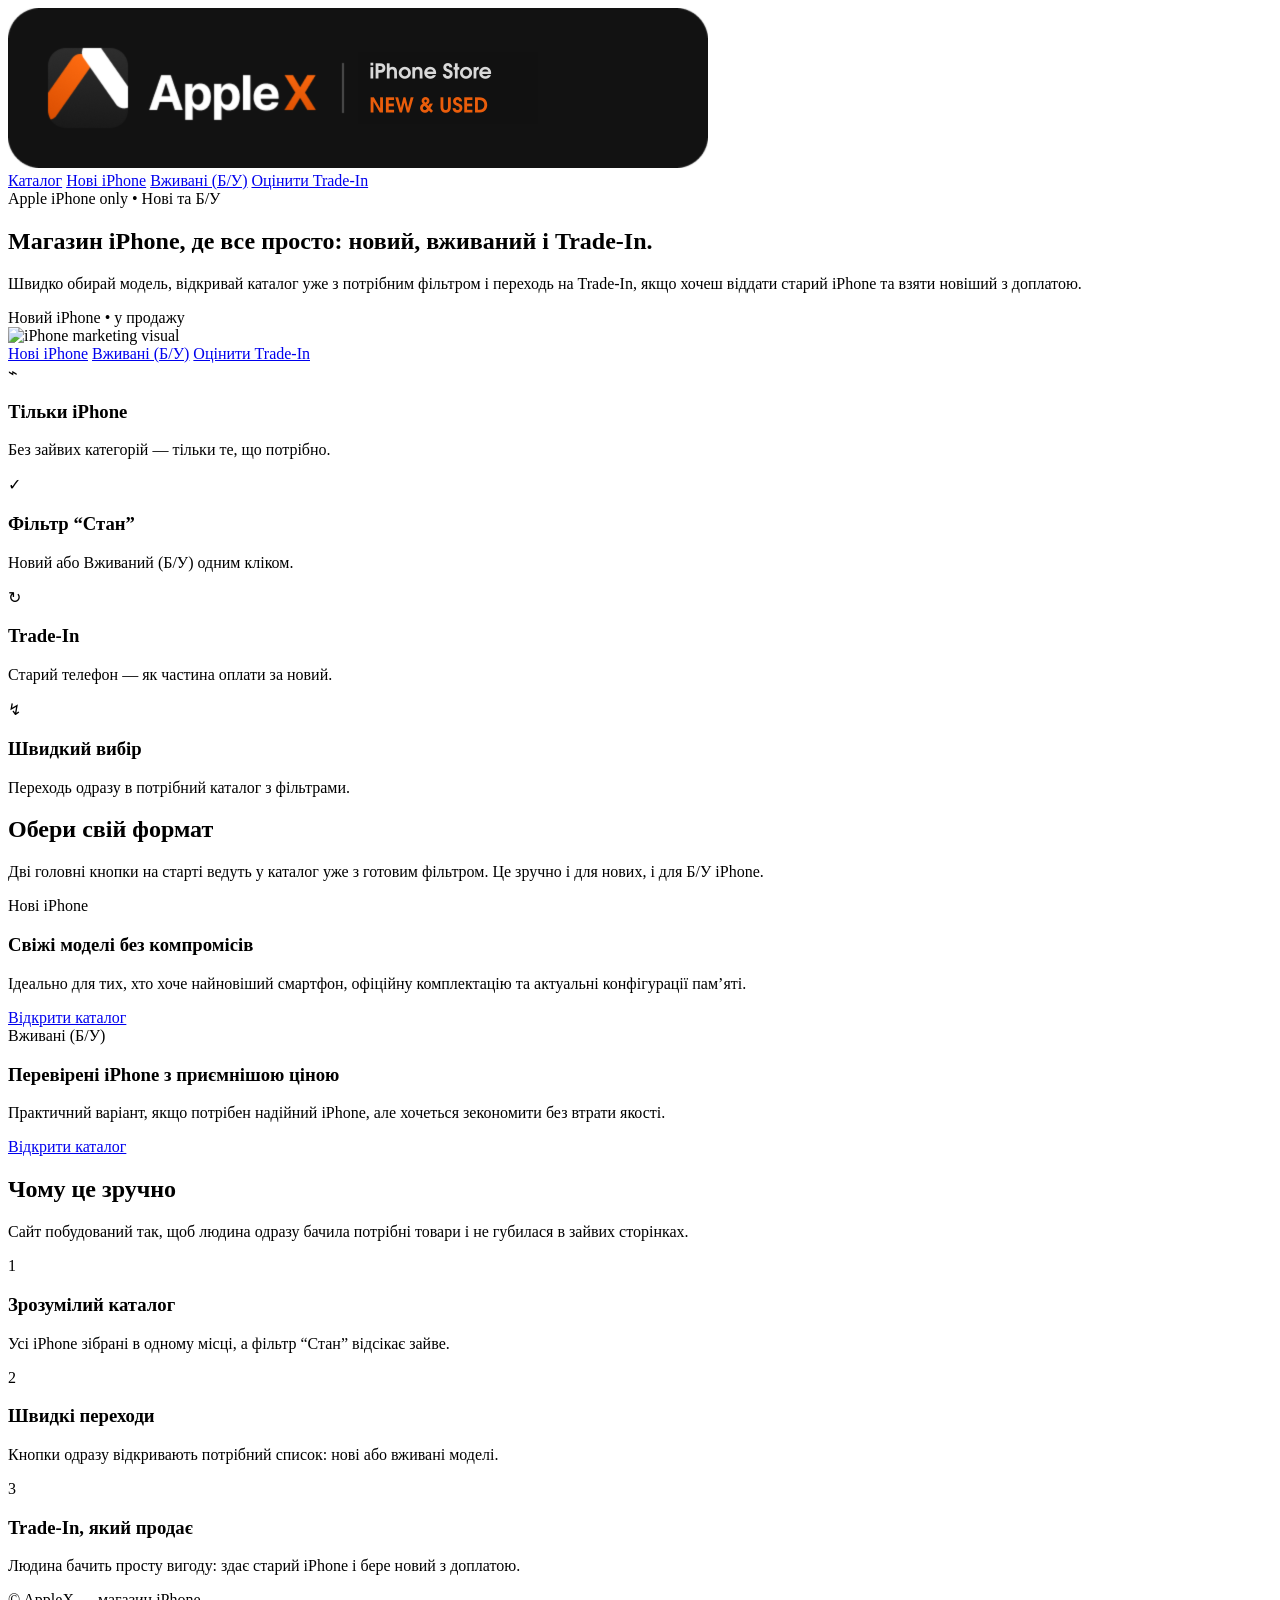
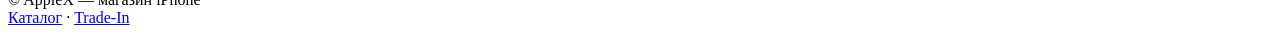
==== public/index.html @ cfb060cc "повернув потрібні фотки і змінив їхнє розташування у коді" ====
<!doctype html>
<html lang="uk">
<head>
  <meta charset="utf-8" />
  <meta name="viewport" content="width=device-width, initial-scale=1" />
  <link rel="icon" href="AppleX-Icon.png">
  <title>AppleX — Магазин iPhone</title>
  <link rel="stylesheet" href="styles.css" />
</head>
<body>
  
<header class="site-header">
  <div class="container header-inner">
    <a class="brand" href="index.html" aria-label="AppleX">
      <span class="brand-mark"></span>
      <img src="AppleX-Full-Lockup.png" class="AppleX-Full-icon">
    </a>
    <nav class="nav">
      <a data-nav href="catalog.html" class="">Каталог</a>
      <a data-nav href="catalog.html?status=new" class="">Нові iPhone</a>
      <a data-nav href="catalog.html?status=used" class="">Вживані (Б/У)</a>
      <a class="cta" href="trade-in.html">Оцінити Trade-In</a>
    </nav>
  </div>
</header>

  <main>
    <section class="hero">
      <div class="container hero-grid">
        <div class="hero-copy">
          <div class="kicker">Apple iPhone only • Нові та Б/У</div>
          <h1>Магазин iPhone, де все просто: новий, вживаний і Trade-In.</h1>
          <p class="lead">Швидко обирай модель, відкривай каталог уже з потрібним фільтром і переходь на Trade-In, якщо хочеш віддати старий iPhone та взяти новіший з доплатою.</p>
        </div>

        <div class="hero-visual">
          <div class="glow"></div>
          <div class="hero-card">
            <div class="hero-chip">Новий iPhone • у продажу</div>
            <img src="hero-iphone.png" alt="iPhone marketing visual" />
          </div>
        </div>

        <div class="hero-cta-wrap">
          <div class="hero-actions">
            <a class="btn primary" href="catalog.html?status=new">Нові iPhone</a>
            <a class="btn secondary" href="catalog.html?status=used">Вживані (Б/У)</a>
            <a class="btn secondary" href="trade-in.html">Оцінити Trade-In</a>
          </div>

          <div class="hero-badges">
            <div class="badge-card">
              <div class="badge-icon">⌁</div>
              <h3>Тільки iPhone</h3>
              <p>Без зайвих категорій — тільки те, що потрібно.</p>
            </div>
            <div class="badge-card">
              <div class="badge-icon">✓</div>
              <h3>Фільтр “Стан”</h3>
              <p>Новий або Вживаний (Б/У) одним кліком.</p>
            </div>
            <div class="badge-card">
              <div class="badge-icon">↻</div>
              <h3>Trade-In</h3>
              <p>Старий телефон — як частина оплати за новий.</p>
            </div>
            <div class="badge-card">
              <div class="badge-icon">↯</div>
              <h3>Швидкий вибір</h3>
              <p>Переходь одразу в потрібний каталог з фільтрами.</p>
            </div>
          </div>
        </div>
      </div>
    </section>

    <section class="section">
      <div class="container">
        <div class="section-head">
          <div>
            <h2>Обери свій формат</h2>
            <p class="sub">Дві головні кнопки на старті ведуть у каталог уже з готовим фільтром. Це зручно і для нових, і для Б/У iPhone.</p>
          </div>
        </div>

        <div class="formats-grid">
          <article class="format-card new panel">
            <span class="tag">Нові iPhone</span>
            <h3>Свіжі моделі без компромісів</h3>
            <p>Ідеально для тих, хто хоче найновіший смартфон, офіційну комплектацію та актуальні конфігурації пам’яті.</p>
            <div class="actions">
              <a class="btn primary" href="catalog.html?status=new">Відкрити каталог</a>
            </div>
            <div class="visual"></div>
          </article>

          <article class="format-card used panel">
            <span class="tag">Вживані (Б/У)</span>
            <h3>Перевірені iPhone з приємнішою ціною</h3>
            <p>Практичний варіант, якщо потрібен надійний iPhone, але хочеться зекономити без втрати якості.</p>
            <div class="actions">
              <a class="btn primary" href="catalog.html?status=used">Відкрити каталог</a>
            </div>
            <div class="visual"></div>
          </article>
        </div>
      </div>
    </section>

    <section class="section">
      <div class="container">
        <div class="section-head">
          <div>
            <h2>Чому це зручно</h2>
            <p class="sub">Сайт побудований так, щоб людина одразу бачила потрібні товари і не губилася в зайвих сторінках.</p>
          </div>
        </div>

        <div class="advantages-grid">
          <article class="feature-card">
            <div class="feature-icon">1</div>
            <h3>Зрозумілий каталог</h3>
            <p>Усі iPhone зібрані в одному місці, а фільтр “Стан” відсікає зайве.</p>
          </article>
          <article class="feature-card">
            <div class="feature-icon">2</div>
            <h3>Швидкі переходи</h3>
            <p>Кнопки одразу відкривають потрібний список: нові або вживані моделі.</p>
          </article>
          <article class="feature-card">
            <div class="feature-icon">3</div>
            <h3>Trade-In, який продає</h3>
            <p>Людина бачить просту вигоду: здає старий iPhone і бере новий з доплатою.</p>
          </article>
        </div>
      </div>
    </section>
  </main>

  <footer class="footer">
    <div class="container footer-inner">
      <div>© AppleX — магазин iPhone</div>
      <div><a href="catalog.html">Каталог</a> · <a href="trade-in.html">Trade-In</a></div>
    </div>
  </footer>
  <script src="catalog-data.js"></script>
  <script src="script.js"></script>
</body>
</html>
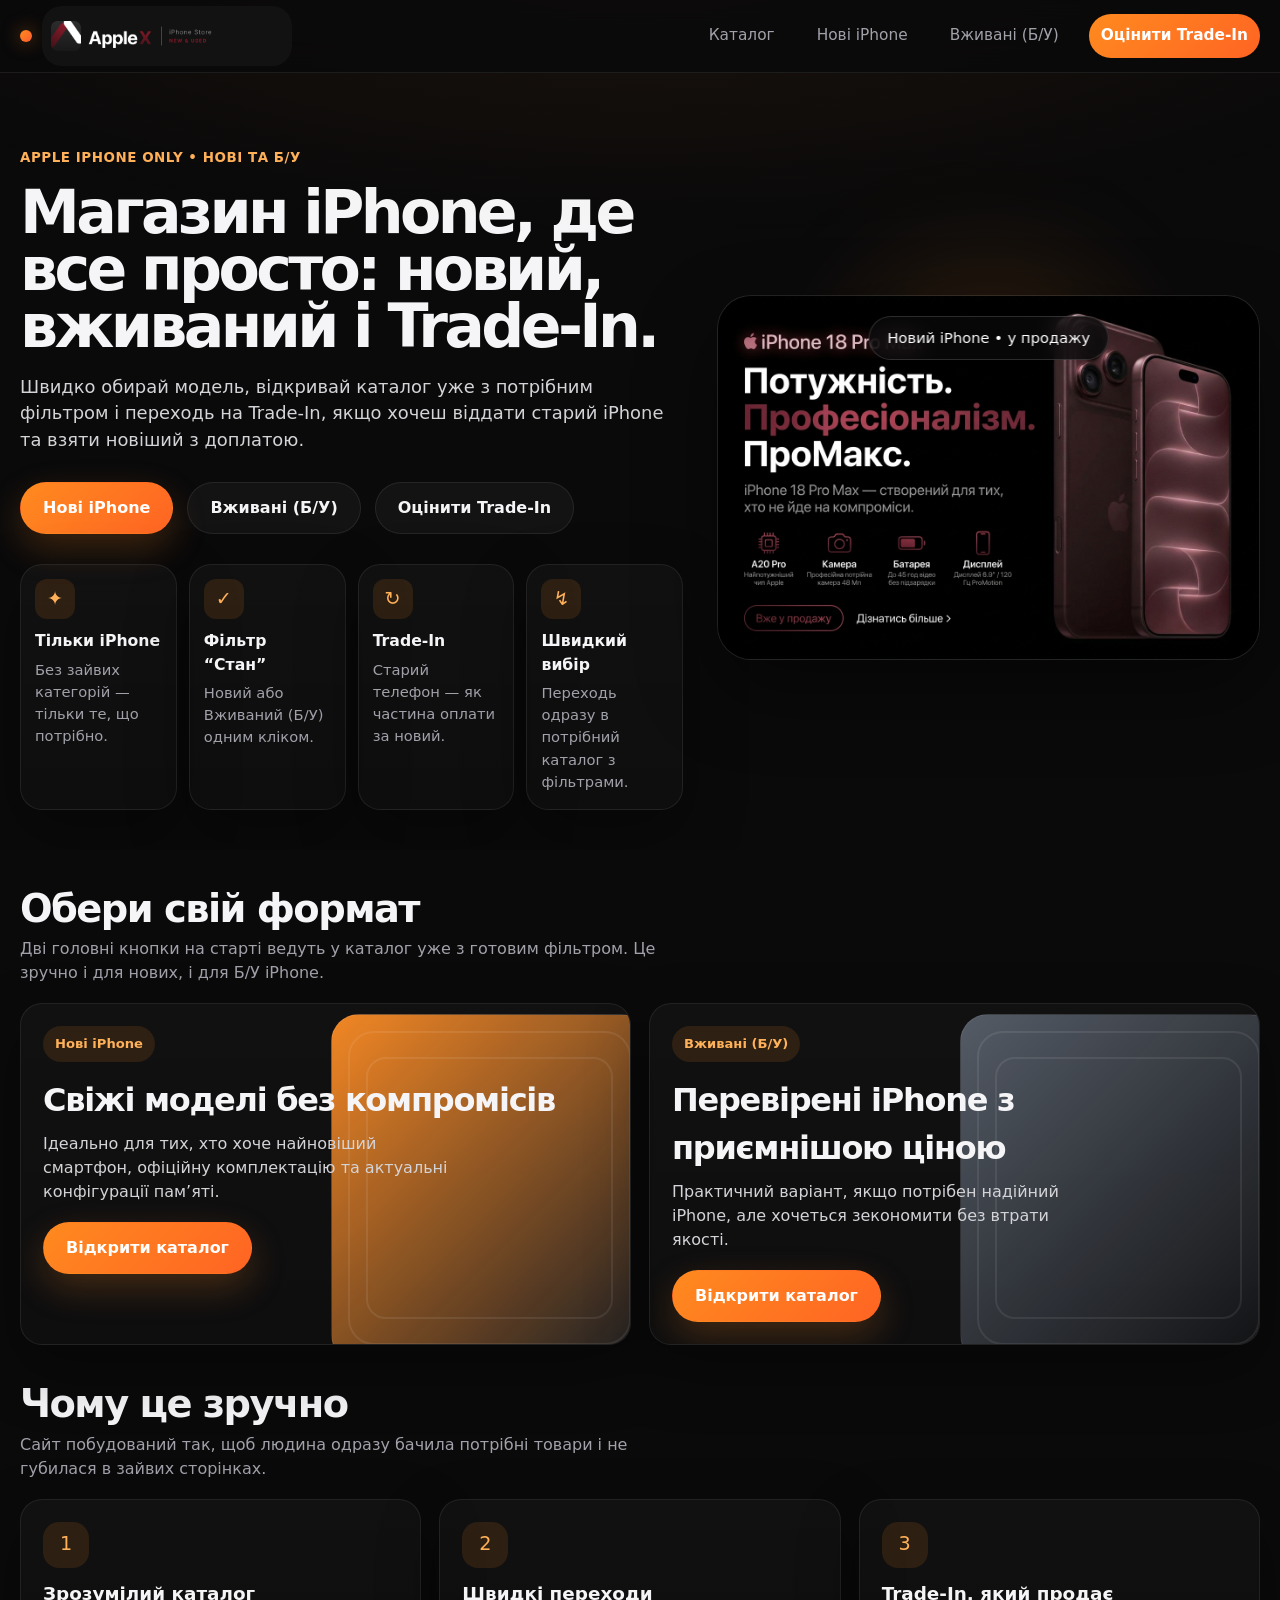
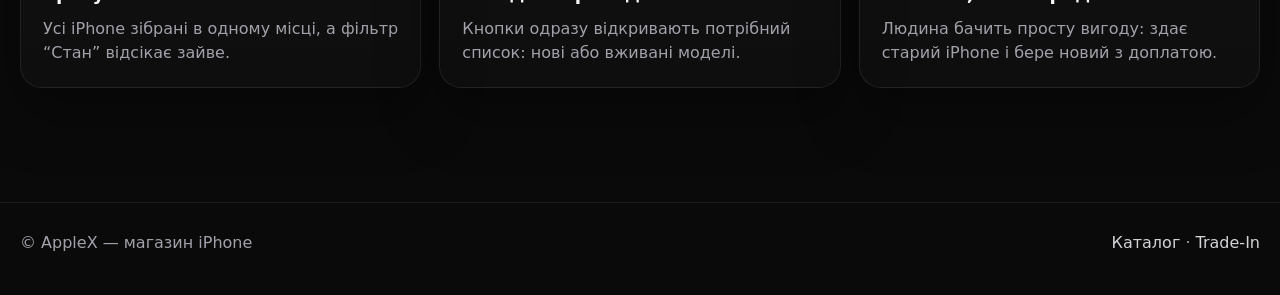
==== commit fa6ca0f7: "добавив нові фотки в стилі 18 про макс але залишив старі з назвою *-old, також добавив styles-copy.c" ====
--- a/public/index.html
+++ b/public/index.html
@@ -50,7 +50,7 @@
 
           <div class="hero-badges">
             <div class="badge-card">
-              <div class="badge-icon">⌁</div>
+              <div class="badge-icon">✦</div>
               <h3>Тільки iPhone</h3>
               <p>Без зайвих категорій — тільки те, що потрібно.</p>
             </div>
--- a/public/styles.css
+++ b/public/styles.css
@@ -0,0 +1,1124 @@
+
+:root {
+  --bg: #0a0a0b;
+  --panel: #121214;
+  --panel-2: #17171a;
+  --border: rgba(255,255,255,.08);
+  --text: #f5f5f7;
+  --muted: #a1a1aa;
+  --accent: #ff8a1f;
+  --accent-2: #ffb15a;
+  --good: #43d17a;
+  --shadow: 0 24px 60px rgba(0,0,0,.35);
+  --radius-xl: 28px;
+  --radius-lg: 22px;
+  --radius-md: 16px;
+  --max: 1800px;
+}
+
+* { box-sizing: border-box; }
+html { scroll-behavior: smooth; }
+body {
+  margin: 0;
+  font-family: Inter, system-ui, -apple-system, BlinkMacSystemFont, "Segoe UI", Roboto, Arial, sans-serif;
+  background: #0a0a0b;
+  color: var(--text);
+  line-height: 1.5;
+}
+body::before {
+  content: "";
+  position: fixed;
+  top: 0; left: 0; right: 0;
+  height: 380px;
+  background: radial-gradient(ellipse 70% 280px at 50% -40px, rgba(255,138,31,.07), transparent);
+  pointer-events: none;
+  z-index: 0;
+}
+a { color: inherit; text-decoration: none; }
+img { max-width: 100%; display: block; }
+
+.container {
+  width: min(var(--max), calc(100% - 40px));
+  margin: 0 auto;
+}
+
+header.site-header {
+  position: sticky;
+  top: 0;
+  z-index: 50;
+  backdrop-filter: blur(18px);
+  background: rgba(10,10,11,.78);
+  border-bottom: 1px solid var(--border);
+}
+
+.header-inner {
+  min-height: 72px;
+  display: flex;
+  align-items: center;
+  justify-content: space-between;
+  gap: 20px;
+}
+
+.brand {
+  display: inline-flex;
+  align-items: center;
+  gap: 10px;
+  font-weight: 800;
+  letter-spacing: -.04em;
+}
+.brand-mark {
+  width: 12px; height: 12px; border-radius: 999px;
+  background: linear-gradient(135deg, var(--accent), #ff5d2e);
+  box-shadow: 0 0 18px rgba(255,138,31,.5);
+}
+.brand img {
+  width: 250px;
+  height: 60px;
+  object-fit: cover;
+  cursor: pointer;
+  border-radius: 20px;
+}
+.nav {
+  display: flex;
+  align-items: center;
+  gap: 18px;
+  flex-wrap: wrap;
+}
+.nav a {
+  color: var(--muted);
+  font-size: .96rem;
+  padding: 10px 12px;
+  border-radius: 999px;
+  transition: .2s ease;
+}
+.nav a:hover, .nav a.active {
+  color: var(--text);
+  background: rgba(255,255,255,.04);
+}
+.nav .cta {
+  background: linear-gradient(135deg, var(--accent), #ff6423);
+  color: #fff;
+  font-weight: 700;
+}
+.nav .cta:hover { transform: translateY(-1px); }
+
+main { padding-bottom: 80px; }
+
+.hero {
+  padding: 72px 0 40px;
+  overflow: hidden;
+}
+.hero-grid {
+  display: grid;
+  grid-template-columns: 1.1fr .9fr;
+  grid-template-rows: auto auto;
+  column-gap: 34px;
+  row-gap: 0;
+  align-items: start;
+}
+.hero-copy     { grid-column: 1; grid-row: 1; }
+.hero-cta-wrap { grid-column: 1; grid-row: 2; }
+.kicker {
+  display: inline-flex;
+  align-items: center;
+  gap: 10px;
+  color: var(--accent-2);
+  font-weight: 700;
+  letter-spacing: .04em;
+  text-transform: uppercase;
+  font-size: .84rem;
+  margin-bottom: 16px;
+}
+.hero h1 {
+  margin: 0 0 18px;
+  font-size: clamp(2.4rem, 4.7vw, 5.2rem);
+  line-height: .95;
+  letter-spacing: -.06em;
+}
+.hero p.lead {
+  color: #d4d4d8;
+  font-size: clamp(1.04rem, 1.4vw, 1.25rem);
+  max-width: 58ch;
+  margin: 0 0 28px;
+}
+.hero-actions {
+  display: flex;
+  gap: 14px;
+  flex-wrap: wrap;
+  margin-bottom: 30px;
+}
+.btn {
+  display: inline-flex;
+  align-items: center;
+  justify-content: center;
+  gap: 10px;
+  min-height: 52px;
+  padding: 0 22px;
+  border-radius: 999px;
+  border: 1px solid transparent;
+  cursor: pointer;
+  font-weight: 700;
+  transition: .2s ease;
+  user-select: none;
+}
+.btn.primary {
+  background: linear-gradient(135deg, var(--accent), #ff6423);
+  color: #fff;
+  box-shadow: 0 14px 36px rgba(255,138,31,.22);
+}
+.btn.primary:hover { transform: translateY(-1px); }
+.btn.secondary {
+  background: rgba(255,255,255,.04);
+  border-color: var(--border);
+  color: var(--text);
+}
+.btn.secondary:hover { background: rgba(255,255,255,.07); transform: translateY(-1px); }
+
+.hero-badges {
+  display: grid;
+  grid-template-columns: repeat(4, minmax(0,1fr));
+  gap: 12px;
+  margin-top: 26px;
+}
+.badge-card, .feature-card, .panel {
+  background: linear-gradient(180deg, rgba(255,255,255,.03), rgba(255,255,255,.02));
+  border: 1px solid var(--border);
+  border-radius: var(--radius-lg);
+  box-shadow: var(--shadow);
+}
+.badge-card {
+  padding: 14px 14px 16px;
+  min-height: 132px;
+}
+.badge-icon {
+  width: 40px; height: 40px; border-radius: 12px;
+  display: grid; place-items: center;
+  background: rgba(255,138,31,.12);
+  color: var(--accent-2);
+  margin-bottom: 10px;
+  font-size: 1.2rem;
+}
+.badge-card h3 {
+  margin: 0 0 6px;
+  font-size: .98rem;
+}
+.badge-card p {
+  margin: 0;
+  color: var(--muted);
+  font-size: .92rem;
+}
+
+.hero-visual {
+  position: relative;
+  grid-column: 2;
+  grid-row: 1 / 3;
+  align-self: center;
+}
+.hero-visual .glow {
+  position: absolute;
+  inset: -20% -12% 0;
+  background: radial-gradient(circle at 50% 40%, rgba(255,138,31,.2), transparent 48%);
+  filter: blur(40px);
+  z-index: 0;
+}
+.hero-card {
+  position: relative;
+  z-index: 1;
+  border-radius: 34px;
+  border: 1px solid rgba(255,255,255,.08);
+  overflow: hidden;
+  background: linear-gradient(180deg, rgba(255,255,255,.04), rgba(255,255,255,.02));
+  box-shadow: 0 30px 80px rgba(0,0,0,.45);
+}
+.hero-card img {
+  width: 100%;
+  height: auto;
+  object-fit: cover;
+  transform: scale(1.02);
+}
+.hero-chip {
+    position: absolute;
+    top: 20px;
+    left: 50%;
+    transform: translateX(-50%); /* Центрує кнопку по горизонталі */
+    z-index: 2;
+    padding: 10px 18px;
+    border-radius: 999px;
+    background: rgba(10,10,11,.75);
+    backdrop-filter: blur(12px);
+    border: 1px solid rgba(255,255,255,.15);
+    font-size: .92rem;
+    color: #fff;
+    white-space: nowrap;
+}
+
+.section {
+  padding: 30px 0 0;
+}
+.section-head {
+  display: flex;
+  align-items: end;
+  justify-content: space-between;
+  gap: 16px;
+  margin-bottom: 18px;
+}
+.section h2 {
+  margin: 0;
+  font-size: clamp(1.7rem, 3vw, 2.8rem);
+  letter-spacing: -.04em;
+}
+.section p.sub {
+  margin: 0;
+  color: var(--muted);
+  max-width: 64ch;
+}
+
+.formats-grid, .advantages-grid {
+  display: grid;
+  grid-template-columns: repeat(2, minmax(0, 1fr));
+  gap: 18px;
+}
+.format-card {
+  position: relative;
+  overflow: hidden;
+  min-height: 300px;
+  padding: 24px;
+}
+.format-card .tag {
+  display: inline-flex;
+  padding: 8px 12px;
+  border-radius: 999px;
+  background: rgba(255,138,31,.12);
+  color: var(--accent-2);
+  font-weight: 700;
+  font-size: .82rem;
+}
+.format-card h3 {
+  margin: 14px 0 8px;
+  font-size: 2rem;
+  letter-spacing: -.04em;
+}
+.format-card p {
+  margin: 0 0 18px;
+  color: #d4d4d8;
+  max-width: 40ch;
+}
+.format-card .actions { display: flex; gap: 10px; flex-wrap: wrap; }
+.format-card .visual {
+  z-index: -1;
+  position: absolute;
+  inset: auto -18px -18px auto;
+  width: 52%;
+  max-width: 350px;
+  aspect-ratio: 1 / 1.1;
+  border-radius: 28px;
+  border: 1px solid rgba(255,255,255,.08);
+  background: linear-gradient(180deg, rgba(255,255,255,.04), rgba(255,255,255,.01));
+  overflow: hidden;
+}
+.format-card .visual::before,
+.format-card .visual::after {
+  content: "";
+  position: absolute;
+  inset: 16px;
+  border-radius: 26px;
+  border: 2px solid rgba(255,255,255,.08);
+}
+.format-card .visual::after {
+  inset: 42px 34px 42px 34px;
+  border-radius: 20px;
+}
+.format-card.new .visual {
+  background: linear-gradient(135deg, rgba(255,138,31,.95), rgba(71,85,105,.22));
+}
+.format-card.used .visual {
+  background: linear-gradient(135deg, rgba(148,163,184,.5), rgba(23,23,26,.2));
+}
+
+.feature-card, .panel {
+  padding: 22px;
+}
+.advantages-grid { grid-template-columns: repeat(3, minmax(0,1fr)); }
+.feature-card h3, h3 {
+  margin: 12px 0 10px;
+  font-size: 1.15rem;
+}
+.feature-card p, p {
+  margin: 0;
+  color: var(--muted);
+}
+.feature-icon {
+  width: 46px; height: 46px;
+  border-radius: 16px;
+  display: grid; place-items: center;
+  background: rgba(255,138,31,.12);
+  color: var(--accent-2);
+  font-size: 1.2rem;
+}
+
+.catalog-top {
+  padding: 42px 0 18px;
+}
+.catalog-toolbar {
+  display: grid;
+  gap: 14px;
+  grid-template-columns: 1.3fr .7fr;
+  align-items: center;
+}
+.searchbox, .chip, .field {
+  background: rgba(255,255,255,.04);
+  border: 1px solid var(--border);
+  color: var(--text);
+  border-radius: 16px;
+}
+.searchbox, .field {
+  width: 100%;
+  min-height: 48px;
+  padding: 0 14px;
+  outline: none;
+}
+.searchbox::placeholder { color: #7d7d86; }
+.toolbar-right {
+  display: flex;
+  gap: 10px;
+  flex-wrap: wrap;
+  justify-content: flex-end;
+}
+.chip {
+  min-height: 46px;
+  padding: 0 16px;
+  cursor: pointer;
+  font-weight: 700;
+  color: #d4d4d8;
+}
+.chip.active {
+  background: linear-gradient(135deg, var(--accent), #ff6423);
+  color: #fff;
+  border-color: transparent;
+}
+.catalog-layout {
+  display: grid;
+  grid-template-columns: 280px 1fr;
+  gap: 18px;
+  margin-top: 18px;
+}
+.filters {
+  position: sticky;
+  top: 92px;
+  align-self: start;
+  max-height: calc(100vh - 112px);
+  overflow-y: auto;
+  scrollbar-width: thin;
+  scrollbar-color: rgba(255,138,31,.25) transparent;
+}
+.filters::-webkit-scrollbar { width: 4px; }
+.filters::-webkit-scrollbar-thumb { background: rgba(255,138,31,.25); border-radius: 4px; }
+
+/* ── Accordion filter groups ─────────────────────────────── */
+.fg {
+  border-bottom: 1px solid var(--border);
+}
+.fg:last-of-type { border-bottom: none; }
+
+.fg-header {
+  width: 100%;
+  display: flex;
+  align-items: center;
+  justify-content: space-between;
+  gap: 10px;
+  padding: 13px 0;
+  background: none;
+  border: none;
+  cursor: pointer;
+  color: var(--text);
+  font-weight: 700;
+  font-size: .97rem;
+  font-family: inherit;
+  text-align: left;
+  transition: color .2s;
+}
+.fg-header:hover { color: var(--accent-2); }
+.fg-header-left {
+  display: flex;
+  align-items: center;
+  gap: 8px;
+}
+.fg-chevron {
+  width: 16px; height: 16px;
+  color: var(--muted);
+  transition: transform .25s ease;
+  flex-shrink: 0;
+}
+.fg-open .fg-chevron { transform: rotate(180deg); }
+
+.fg-body {
+  overflow: hidden;
+  max-height: 0;
+  transition: max-height .3s ease, padding-bottom .2s;
+  padding-bottom: 0;
+}
+.fg-open .fg-body {
+  max-height: 700px;
+  padding-bottom: 12px;
+}
+
+/* ── Styled checkboxes ──────────────────────────────────── */
+.check-row {
+  display: flex;
+  align-items: center;
+  gap: 9px;
+  padding: 5px 4px;
+  cursor: pointer;
+  border-radius: 8px;
+  font-size: .92rem;
+  color: #c9c9d1;
+  transition: color .15s, background .15s;
+  user-select: none;
+}
+.check-row:hover { color: var(--text); background: rgba(255,255,255,.03); }
+.check-row input[type="checkbox"] {
+  width: 16px; height: 16px;
+  accent-color: var(--accent);
+  cursor: pointer;
+  flex-shrink: 0;
+}
+.check-label { flex: 1; }
+.check-count {
+  font-size: .78rem;
+  color: var(--muted);
+  background: rgba(255,255,255,.06);
+  border-radius: 999px;
+  padding: 2px 8px;
+  min-width: 24px;
+  text-align: center;
+  font-weight: 600;
+  flex-shrink: 0;
+}
+/* Active filter count badge on header */
+.fg-active-count {
+  font-size: .75rem;
+  background: var(--accent);
+  color: #fff;
+  border-radius: 999px;
+  padding: 1px 7px;
+  font-weight: 700;
+  line-height: 1.5;
+}
+
+/* ── Price range inputs ─────────────────────────────────── */
+.price-range-inputs {
+  display: flex;
+  flex-direction: column;
+  gap: 8px;
+}
+.price-field {
+  display: flex;
+  flex-direction: column;
+  gap: 4px;
+}
+.price-field-label {
+  font-size: .78rem;
+  color: var(--muted);
+  font-weight: 600;
+  text-transform: uppercase;
+  letter-spacing: .04em;
+  padding-left: 2px;
+}
+.price-input {
+  width: 100%;
+  min-height: 42px;
+  padding: 0 12px;
+  background: rgba(255,255,255,.04);
+  border: 1px solid var(--border);
+  border-radius: 12px;
+  color: var(--text);
+  font-size: .93rem;
+  font-family: inherit;
+  outline: none;
+  transition: border-color .2s;
+  -moz-appearance: textfield;
+}
+.price-input:focus { border-color: var(--accent); }
+.price-input::placeholder { color: #52525b; }
+.price-input::-webkit-outer-spin-button,
+.price-input::-webkit-inner-spin-button { -webkit-appearance: none; margin: 0; }
+.price-apply-btn {
+  margin-top: 10px;
+  width: 100%;
+  min-height: 38px;
+  font-size: .88rem;
+  border-radius: 12px;
+}
+
+/* ── Filters reset button area ──────────────────────────── */
+.filters-footer {
+  padding: 14px 0 6px;
+}
+.filters-footer .btn { width: 100%; font-size: .9rem; min-height: 42px; }
+
+.stats {
+  display: flex;
+  gap: 12px;
+  flex-wrap: wrap;
+  align-items: center;
+  color: var(--muted);
+  font-size: .95rem;
+  margin-bottom: 16px;
+}
+.products-grid {
+  display: grid;
+  grid-template-columns: repeat(5, minmax(0,1fr));
+  gap: 16px;
+}
+.product-card {
+  padding: 16px;
+  border-radius: 24px;
+  overflow: hidden;
+  position: relative;
+}
+.product-card .condition {
+  display: inline-flex;
+  padding: 7px 10px;
+  border-radius: 999px;
+  font-size: .8rem;
+  font-weight: 800;
+  letter-spacing: .02em;
+  margin-bottom: 12px;
+}
+.condition.new { background: rgba(67,209,122,.12); color: #7ff0ac; }
+.condition.used { background: rgba(255,255,255,.06); color: #d4d4d8; }
+.product-visual {
+  margin-bottom: 14px;
+  min-height: 210px;
+  border-radius: 20px;
+  border: 1px solid rgba(255,255,255,.08);
+  background:
+    radial-gradient(circle at 50% 24%, rgba(255,255,255,.15), transparent 24%),
+    linear-gradient(135deg, rgba(255,138,31,.85), rgba(17,24,39,.45));
+  position: relative;
+  overflow: hidden;
+}
+.product-visual::before {
+  content: "";
+  position: absolute;
+  left: 50%;
+  top: 12px;
+  transform: translateX(-50%);
+  width: 44%;
+  height: 82%;
+  border-radius: 28px;
+  border: 2px solid rgba(255,255,255,.15);
+  background: linear-gradient(180deg, rgba(255,255,255,.08), rgba(255,255,255,.02));
+}
+.product-visual::after {
+  content: "";
+  position: absolute;
+  left: 50%;
+  top: 22px;
+  transform: translateX(-50%);
+  width: 18%;
+  height: 8%;
+  border-radius: 999px;
+  background: rgba(0,0,0,.35);
+  box-shadow: 0 0 0 2px rgba(255,255,255,.06) inset;
+}
+.product-card h3 {
+  margin: 0 0 6px;
+  font-size: 1.1rem;
+}
+.product-card .meta {
+  margin: 0 0 10px;
+  color: var(--muted);
+  font-size: .92rem;
+}
+.product-card .price {
+  margin: 0 0 14px;
+  font-size: 1.35rem;
+  font-weight: 900;
+  letter-spacing: -.03em;
+}
+.product-card .mini {
+  display: flex;
+  justify-content: space-between;
+  gap: 10px;
+  color: #c9c9d1;
+  font-size: .9rem;
+  margin-bottom: 14px;
+}
+.product-card .btn { width: 100%; }
+
+.empty {
+  padding: 60px 20px;
+  text-align: center;
+  color: var(--muted);
+}
+.empty .btn { margin-top: 14px; width: auto; }
+
+.field {
+  min-height: 50px;
+  padding: 0 14px;
+}
+
+.footer {
+  margin-top: 34px;
+  padding: 28px 0 40px;
+  border-top: 1px solid var(--border);
+  color: var(--muted);
+}
+.footer-inner {
+  display: flex;
+  justify-content: space-between;
+  gap: 16px;
+  flex-wrap: wrap;
+}
+.footer a { color: #d4d4d8; }
+
+/* ── Картки каталогу з реальними фото ─────────────────────── */
+.product-visual--photo {
+  background: #0f0f10 !important;
+  display: flex;
+  align-items: center;
+  justify-content: center;
+  overflow: hidden;
+}
+.product-visual--photo img {
+  width: 72%;
+  height: 90%;
+  object-fit: contain;
+  object-position: center;
+  display: block;
+  transition: transform .3s ease;
+}
+.product-card:hover .product-visual--photo img {
+  transform: scale(1.06);
+}
+
+/* Прибираємо псевдоелементи (телефон/notch) коли є реальне фото */
+.product-visual--photo::before,
+.product-visual--photo::after { display: none; }
+
+/* ================================================================
+   PRODUCT MODAL — AppleX (єдиний блок замість 4 дублікатів)
+   Результат збігається з тим, що браузер показував раніше
+   після всіх !important-перебиттів.
+================================================================ */
+.modal-overlay {
+  position: fixed;
+  inset: 0;
+  background: rgba(0,0,0,.72);
+  backdrop-filter: blur(12px);
+  z-index: 200;
+  display: flex;
+  align-items: center;
+  justify-content: center;
+  padding: 16px;
+  opacity: 0;
+  pointer-events: none;
+  transition: opacity .25s ease;
+}
+.modal-overlay.open { opacity: 1; pointer-events: all; }
+
+.modal-box {
+  position: relative;
+  display: flex;
+  flex-direction: row;
+  width: 95%;
+  max-width: 1050px;
+  max-height: 90vh;
+  margin: auto;
+  padding: 32px;
+  box-sizing: border-box;
+  background: var(--panel);
+  border: 1px solid var(--border);
+  border-radius: var(--radius-xl);
+  box-shadow: var(--shadow);
+  overflow: hidden;
+}
+.modal-overlay.open .modal-box { transform: scale(1) translateY(0); }
+
+/* Фото-колонка */
+.modal-photo-col {
+  position: relative;
+  flex: 0 0 45%;
+  display: flex;
+  flex-direction: column;
+  align-items: center;
+  justify-content: center;
+  min-height: 480px;
+  padding: 40px;
+  border-right: 1px solid var(--border);
+  border-radius: 32px 0 0 32px;
+  /* !important свідомо: JS ставить inline-фон, але зараз він
+     не застосовується — лишаємо поточний вигляд. Прибери рядок,
+     якщо хочеш, щоб працював фон із openModal(). */
+  background: rgba(255,255,255,.01) !important;
+}
+.modal-photo-badge {
+  position: absolute;
+  top: 20px; left: 20px;
+  padding: 6px 12px;
+  border-radius: 999px;
+  font-size: .78rem;
+  font-weight: 800;
+  letter-spacing: .03em;
+}
+.modal-photo-badge.new  { background: rgba(67,209,122,.14); color: #7ff0ac; border: 1px solid rgba(67,209,122,.2); }
+.modal-photo-badge.used { background: rgba(255,255,255,.07); color: #c4c4cc; border: 1px solid rgba(255,255,255,.1); }
+
+.modal-phone-img {
+  width: 220px;
+  height: 280px;
+  max-width: 100%;
+  max-height: 380px;
+  object-fit: contain;
+  filter: drop-shadow(0 20px 40px rgba(0,0,0,.5));
+  /* opacity — для плавної зміни фото при виборі кольору */
+  transition: opacity .15s ease, transform .4s cubic-bezier(.34,1.56,.64,1);
+}
+.modal-phone-img:hover { transform: scale(1.04) translateY(-4px); }
+.modal-glow {
+  position: absolute;
+  bottom: 20%; left: 50%;
+  transform: translateX(-50%);
+  width: 160px; height: 80px;
+  border-radius: 50%;
+  background: var(--modal-accent, rgba(255,138,31,.3));
+  filter: blur(32px);
+  pointer-events: none;
+}
+
+/* Інфо-колонка */
+.modal-info-col {
+  flex: 0 0 55%;
+  max-height: 100%;
+  display: flex;
+  flex-direction: column;
+  padding: 40px;
+  overflow-y: auto;
+}
+
+.modal-close {
+  position: absolute;
+  top: 16px;
+  right: 16px;
+  width: 36px;
+  height: 36px;
+  border-radius: 50%;
+  background: rgba(255,255,255,.07);
+  border: 1px solid rgba(255,255,255,.1);
+  color: var(--muted);
+  cursor: pointer;
+  display: grid;
+  place-items: center;
+  font-size: 1.1rem;
+  z-index: 10;
+  transition: .2s;
+}
+.modal-close:hover { background: rgba(255,255,255,.12); color: var(--text); }
+
+.modal-title-row { margin-bottom: 6px; position: relative; }
+.modal-title-row h2 { margin: 0; font-size: 1.7rem; letter-spacing: -.04em; line-height: 1.1; }
+.modal-subtitle { color: var(--muted); font-size: .9rem; margin: 0 0 14px; }
+.modal-price-row {
+  font-size: 2rem;
+  font-weight: 900;
+  letter-spacing: -.05em;
+  margin-bottom: 20px;
+  background: linear-gradient(135deg, var(--text), #d4d4d8);
+  -webkit-background-clip: text;
+  -webkit-text-fill-color: transparent;
+}
+
+/* Selector groups */
+.modal-selector { margin-bottom: 16px; }
+.modal-selector-label {
+  font-size: .78rem;
+  font-weight: 700;
+  letter-spacing: .06em;
+  text-transform: uppercase;
+  color: var(--muted);
+  margin-bottom: 8px;
+}
+.modal-options {
+  display: flex;
+  flex-wrap: wrap;
+  gap: 8px;
+}
+.modal-opt {
+  padding: 7px 14px;
+  border-radius: 10px;
+  border: 1.5px solid rgba(255,255,255,.1);
+  background: rgba(255,255,255,.04);
+  color: #d4d4d8;
+  cursor: pointer;
+  font-size: .88rem;
+  font-weight: 600;
+  transition: .2s ease;
+  user-select: none;
+}
+.modal-opt:hover { border-color: rgba(255,138,31,.5); background: rgba(255,138,31,.07); }
+.modal-opt.active {
+  border-color: var(--accent);
+  background: rgba(255,138,31,.12);
+  color: #fff;
+}
+.modal-opt.color-swatch {
+  width: 30px;
+  height: 30px;
+  padding: 0;
+  border-radius: 50%;
+  position: relative;
+}
+.modal-opt.color-swatch.active::after {
+  content: "✓";
+  position: absolute;
+  inset: 0;
+  display: grid;
+  place-items: center;
+  font-size: .7rem;
+  color: #fff;
+  text-shadow: 0 1px 3px rgba(0,0,0,.8);
+}
+
+/* Description */
+.modal-desc {
+  font-size: .88rem;
+  color: #a1a1aa;
+  line-height: 1.55;
+  margin-bottom: 18px;
+  border-left: 2px solid rgba(255,138,31,.3);
+  padding-left: 12px;
+}
+
+/* Action buttons */
+.modal-actions {
+  display: flex;
+  gap: 8px;
+  flex-wrap: wrap;
+  margin-bottom: 14px;
+}
+.modal-actions .btn {
+  flex: 1;
+  min-width: 120px;
+  min-height: 46px;
+  font-size: .88rem;
+}
+.modal-tab-btns {
+  display: flex;
+  gap: 8px;
+  flex-wrap: wrap;
+}
+.modal-tab-btns .btn {
+  flex: 1;
+  min-height: 40px;
+  font-size: .82rem;
+}
+
+/* ── BUY MINI-FORM inside modal ── */
+.modal-buy-form {
+  display: none;
+  flex-direction: column;
+  gap: 10px;
+  margin-top: 14px;
+  padding: 18px;
+  background: rgba(255,255,255,.03);
+  border: 1px solid rgba(255,255,255,.08);
+  border-radius: 18px;
+  animation: formIn .22s ease both;
+}
+.modal-buy-form.open { display: flex; }
+@keyframes formIn {
+  from { opacity:0; transform:translateY(6px); }
+  to   { opacity:1; transform:translateY(0); }
+}
+.modal-buy-form h4 { margin: 0 0 4px; font-size: 1rem; }
+.modal-buy-form p { margin: 0 0 8px; font-size: .82rem; color: var(--muted); }
+.modal-field {
+  width: 100%;
+  min-height: 46px;
+  padding: 0 14px;
+  background: rgba(255,255,255,.05);
+  border: 1px solid rgba(255,255,255,.1);
+  border-radius: 12px;
+  color: var(--text);
+  font-size: .9rem;
+  outline: none;
+  transition: border-color .2s;
+}
+.modal-field:focus { border-color: var(--accent); }
+.modal-field::placeholder { color: #56565e; }
+.modal-buy-success {
+  display: none;
+  text-align: center;
+  padding: 16px;
+  color: #7ff0ac;
+  font-weight: 700;
+  font-size: .95rem;
+}
+.modal-buy-success.show { display: block; }
+
+/* ── SPECS & REVIEWS sections (below catalog) ── */
+.product-details-section {
+  display: none;
+  margin-top: 36px;
+}
+.product-details-section.active { display: block; }
+.specs-table {
+  width: 100%;
+  border-collapse: collapse;
+}
+.specs-table tr { border-bottom: 1px solid rgba(255,255,255,.06); }
+.specs-table td {
+  padding: 11px 14px;
+  font-size: .92rem;
+}
+.specs-table td:first-child { color: var(--muted); width: 42%; }
+.specs-table td:last-child { color: var(--text); font-weight: 500; }
+.review-item {
+  padding: 16px;
+  border-radius: 18px;
+  background: rgba(255,255,255,.03);
+  border: 1px solid rgba(255,255,255,.07);
+  margin-bottom: 12px;
+}
+.review-stars { color: var(--accent); font-size: .9rem; margin-bottom: 6px; }
+.review-text { color: #d4d4d8; font-size: .9rem; margin: 0 0 6px; }
+.review-meta { color: var(--muted); font-size: .78rem; }
+.qa-item {
+  padding: 14px 16px;
+  border-radius: 16px;
+  background: rgba(255,255,255,.03);
+  border: 1px solid rgba(255,255,255,.07);
+  margin-bottom: 10px;
+}
+.qa-q { font-weight: 700; font-size: .9rem; margin-bottom: 5px; }
+.qa-a { font-size: .88rem; color: #a1a1aa; }
+.details-anchor { scroll-margin-top: 100px; }
+.details-tabs {
+  display: flex;
+  gap: 4px;
+  margin-bottom: 22px;
+  background: rgba(255,255,255,.03);
+  border-radius: 14px;
+  padding: 4px;
+}
+.details-tab {
+  flex: 1;
+  padding: 10px;
+  border-radius: 10px;
+  border: none;
+  background: none;
+  color: var(--muted);
+  font-weight: 700;
+  font-size: .88rem;
+  cursor: pointer;
+  transition: .2s;
+}
+.details-tab.active {
+  background: rgba(255,138,31,.15);
+  color: var(--accent-2);
+}
+
+/* Вирівнювання фото в каталозі */
+.product-visual--photo img {
+    width: 100%;
+    height: 100%;
+    object-fit: contain; /* Зберігає пропорції без обрізки */
+    aspect-ratio: 3 / 4; /* Робить всі контейнери однакової форми */
+    padding: 10px;
+}
+
+/* Вирівнювання фото в Trade-In */
+.model-tile .mt-img img {
+    width: 100%;
+    height: 100%;
+    object-fit: contain;
+    aspect-ratio: 3 / 4;
+}
+
+/* ==========================================
+   ОНОВЛЕННЯ ДЛЯ МОДАЛЬНОГО ВІКНА AppleX
+   ========================================== */
+
+/* 4. Трансформація форми замовлення у бічну панель */
+.modal-buy-form {
+  position: absolute !important;
+  top: 0;
+  right: 0;
+  width: 100%;
+  height: 100%;
+  background: #121214 !important; /* Колір вашої панелі var(--panel), щоб перекрити опції */
+  padding: 40px 30px;
+  box-sizing: border-box;
+  z-index: 99;
+  border-left: 1px solid var(--border);
+  
+  /* Ефект виїзду справа наліво */
+  display: none;
+  transform: translateX(100%);
+  opacity: 0;
+  transition: transform 0.3s ease-out, opacity 0.3s ease-out;
+}
+
+/* Спрацьовує автоматично, коли ваш JS робить формі display: block або flex */
+.modal-buy-form[style*="display: block"],
+.modal-buy-form[style*="display: flex"],
+.modal-buy-form.active {
+  display: flex !important;
+  flex-direction: column;
+  justify-content: center;
+  transform: translateX(0) !important;
+  opacity: 1 !important;
+}
+
+/* ========================================================
+   ОНОВЛЕНИЙ КАТАЛОГ AppleX: КРАСИВА ТА ШИРОКА МОДАЛКА
+   ======================================================== */
+
+/* ── ГОЛОВНА МАГІЯ: Приховуємо все зайве під час оформлення заявки ── */
+.modal-info-col.buy-active .modal-subtitle,
+.modal-info-col.buy-active .modal-price-row,
+.modal-info-col.buy-active .modal-selector,
+.modal-info-col.buy-active .modal-desc,
+.modal-info-col.buy-active .modal-actions {
+  display: none !important; /* Повністю ховаємо нижні кнопки, селектори та опис! */
+}
+
+/* Стиль для самої форми швидкого замовлення */
+.modal-buy-form {
+  width: 100% !important;
+  margin-top: 15px !important;
+}
+/* ================================================================
+   МОБІЛЬНА ВЕРСІЯ — AppleX
+   Компактна шапка, щільніша головна, каталог у 2 колонки
+   та фільтри у висувній панелі знизу.
+   ================================================================ */
+
+/* Кнопка «Фільтри» і підкладка існують тільки на мобільному */
+.filters-toggle,
+.filters-backdrop,
+.filters-head,
+.filters-apply { display: none; }
+
+/* Видимий фокус для клавіатури — працює на всіх розмірах */
+a:focus-visible,
+button:focus-visible,
+input:focus-visible {
+  outline: 2px solid var(--accent);
+  outline-offset: 2px;
+}
+
+@media (prefers-reduced-motion: reduce) {
+  * { animation-duration: .01ms !important; transition-duration: .01ms !important; }
+  html { scroll-behavior: auto; }
+}
+
+/* Дуже вузькі екрани (≈360px і менше) */
+@media (max-width: 380px) {
+  .products-grid { gap: 8px; }
+  .product-card { padding: 8px; }
+  .product-card h3 { font-size: .86rem; }
+  .product-card .price { font-size: .98rem; }
+  .hero-badges { grid-template-columns: 1fr; }
+}
